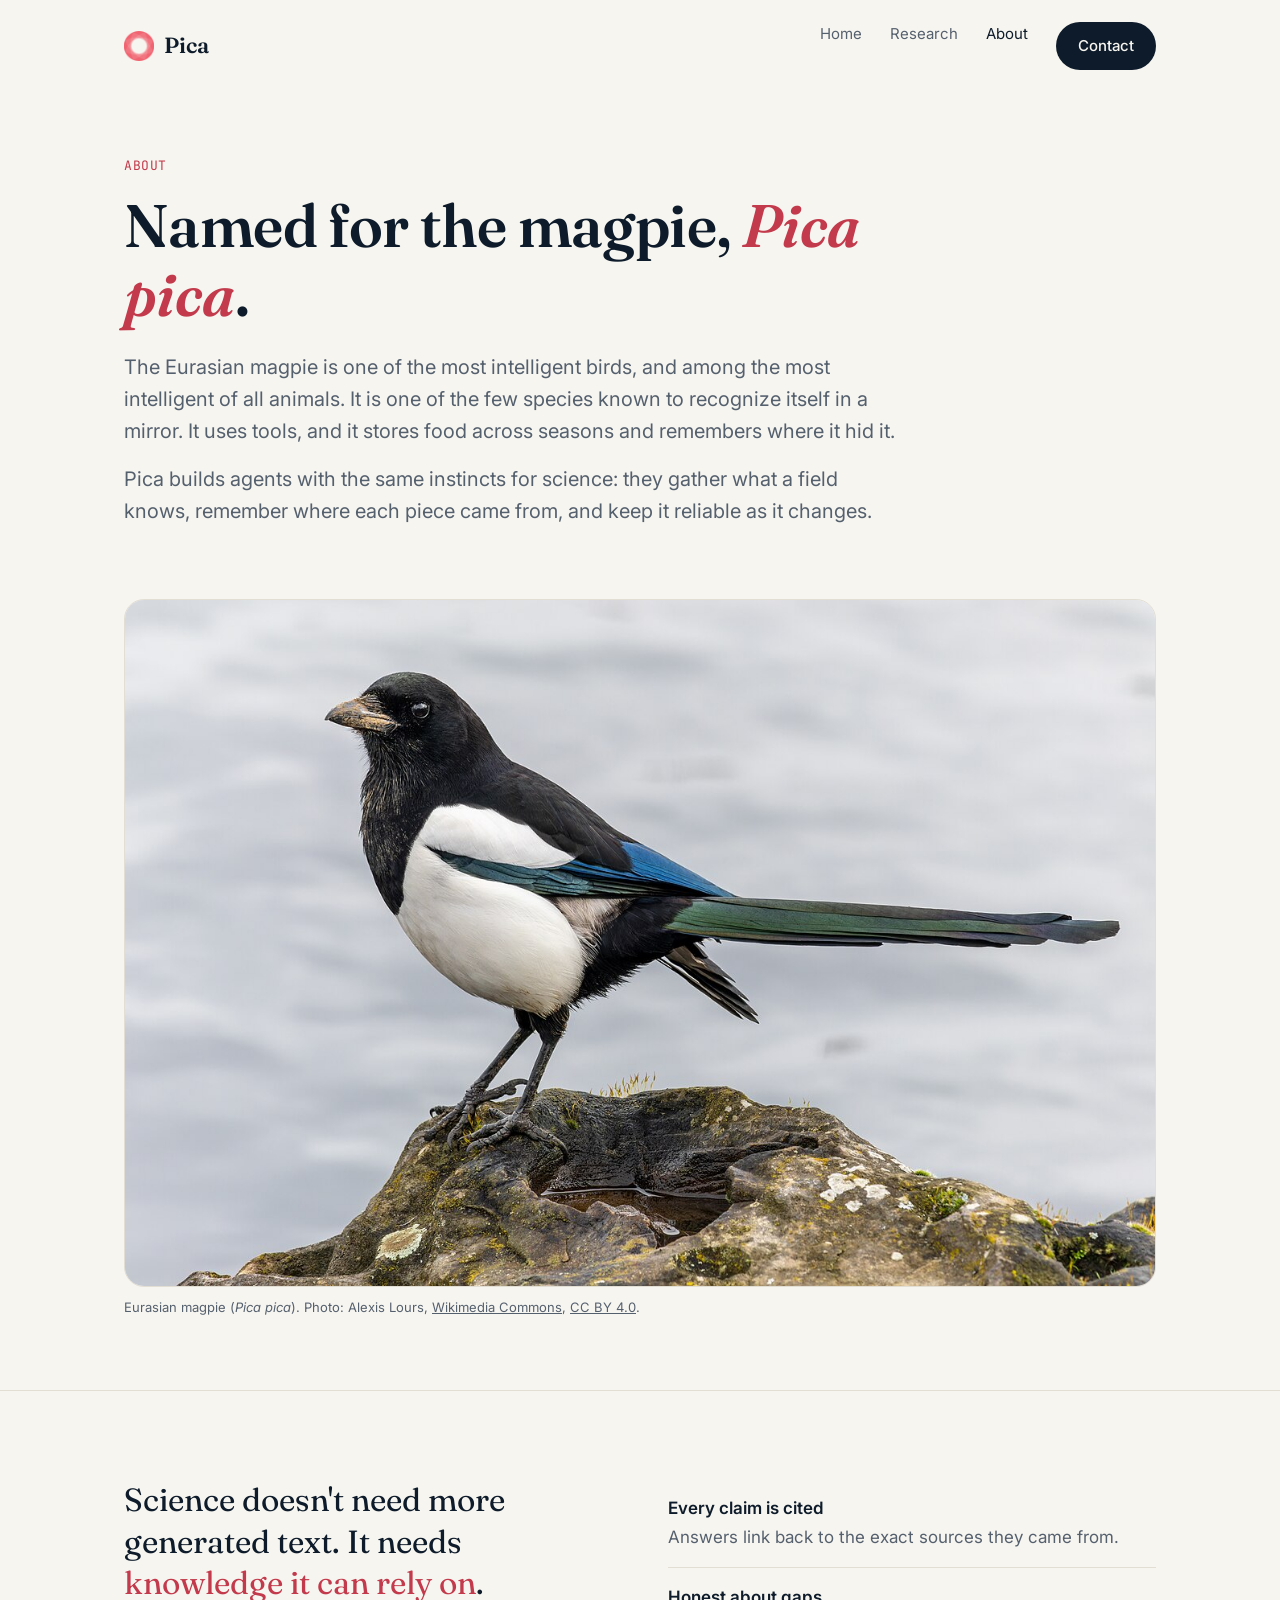
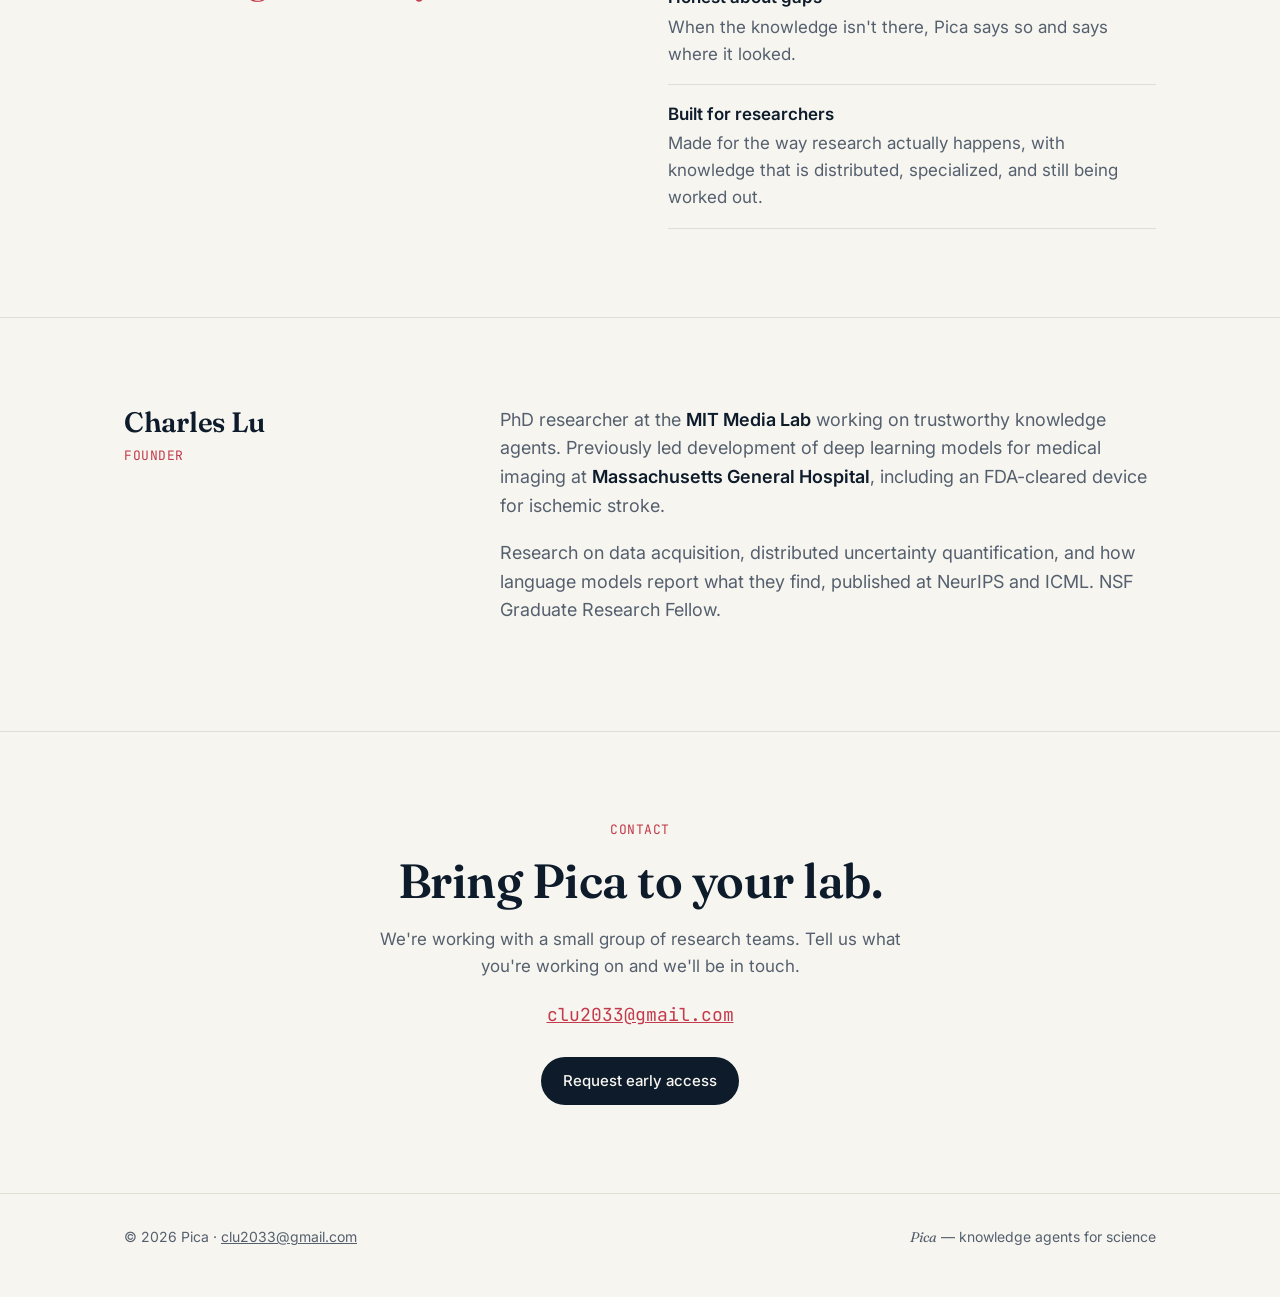
==== about.html @ 17e51d1c "Multi-page site: home, research, about; refinery and knowledge-layer framing; magpie photo; visible " ====
<!doctype html>
<html lang="en">
<head>
<meta charset="utf-8">
<meta name="viewport" content="width=device-width, initial-scale=1">
<title>About Pica</title>
<meta name="description" content="Pica is named for the magpie and builds knowledge agents for science.">
<meta property="og:title" content="About Pica">
<meta property="og:description" content="Pica is named for the magpie and builds knowledge agents for science.">
<meta property="og:image" content="https://clu5.github.io/pica-landing/assets/logo.png">
<link rel="icon" type="image/png" href="assets/favicon.png">
<link rel="preconnect" href="https://fonts.googleapis.com">
<link rel="preconnect" href="https://fonts.gstatic.com" crossorigin>
<link href="https://fonts.googleapis.com/css2?family=Fraunces:ital,opsz,wght@0,9..144,400;0,9..144,600;1,9..144,400;1,9..144,600&family=Inter:wght@400;500;600&family=JetBrains+Mono:wght@400&display=swap" rel="stylesheet">
<link rel="stylesheet" href="assets/style.css">
</head>
<body>
<header class="wrap">
  <nav>
    <a class="brand" href="index.html"><img src="assets/logo.png" alt="" width="30" height="30">Pica</a>
    <ul>
      <li><a href="index.html">Home</a></li>
      <li><a href="research.html">Research</a></li>
      <li><a href="about.html" class="active">About</a></li>
      <li><a class="btn btn-primary" href="about.html#contact">Contact</a></li>
    </ul>
  </nav>
</header>

<main>
  <div class="wrap page-hero">
    <div class="mono">About</div>
    <h1>Named for the magpie, <em>Pica pica</em>.</h1>
    <p>The Eurasian magpie is one of the most intelligent birds, and among the most intelligent of all animals. It is one of the few species known to recognize itself in a mirror. It uses tools, and it stores food across seasons and remembers where it hid it.</p>
    <p style="margin-top:16px">Pica builds agents with the same instincts for science: they gather what a field knows, remember where each piece came from, and keep it reliable as it changes.</p>
  </div>

  <div class="wrap">
    <figure class="magpie">
      <img src="assets/magpie.jpg" alt="A Eurasian magpie, black and white with iridescent blue-green wings and a long tail, standing on a mossy rock" width="1280" height="853" loading="lazy">
      <figcaption>Eurasian magpie (<i>Pica pica</i>). Photo: Alexis Lours, <a href="https://commons.wikimedia.org/wiki/File:Eurasian_magpie_2024_03_03_02.jpg">Wikimedia Commons</a>, <a href="https://creativecommons.org/licenses/by/4.0">CC BY 4.0</a>.</figcaption>
    </figure>
  </div>

  <section>
    <div class="wrap why">
      <blockquote>Science doesn't need more generated text. It needs <span>knowledge it can rely on</span>.</blockquote>
      <ul>
        <li><strong>Every claim is cited</strong>Answers link back to the exact sources they came from.</li>
        <li><strong>Honest about gaps</strong>When the knowledge isn't there, Pica says so and says where it looked.</li>
        <li><strong>Built for researchers</strong>Made for the way research actually happens, with knowledge that is distributed, specialized, and still being worked out.</li>
      </ul>
    </div>
  </section>

  <section>
    <div class="wrap person">
      <div>
        <h3>Charles Lu</h3>
        <div class="role">Founder</div>
      </div>
      <div class="prose">
        <p>PhD researcher at the <strong>MIT Media Lab</strong> working on trustworthy knowledge agents. Previously led development of deep learning models for medical imaging at <strong>Massachusetts General Hospital</strong>, including an FDA-cleared device for ischemic stroke.</p>
        <p>Research on data acquisition, distributed uncertainty quantification, and how language models report what they find, published at NeurIPS and ICML. NSF Graduate Research Fellow.</p>
      </div>
    </div>
  </section>

  <section id="contact">
    <div class="wrap final">
      <div class="mono">Contact</div>
      <h2>Bring Pica to your lab.</h2>
      <p>We're working with a small group of research teams. Tell us what you're working on and we'll be in touch.</p>
      <p class="email"><a href="mailto:clu2033@gmail.com?subject=Pica">clu2033@gmail.com</a></p>
      <a class="btn btn-primary" href="mailto:clu2033@gmail.com?subject=Pica%20early%20access">Request early access</a>
    </div>
  </section>
</main>

<footer>
  <div class="wrap">
    <p>© 2026 Pica · <a href="mailto:clu2033@gmail.com">clu2033@gmail.com</a></p>
    <p><i>Pica</i> — knowledge agents for science</p>
  </div>
</footer>

</body>
</html>
---- assets/style.css ----
:root {
    --bg: #f7f5f0;
    --surface: #ffffff;
    --ink: #0d1b2a;
    --muted: #55606e;
    --line: #e2ded4;
    --accent: #c23a4b;
    --accent-ink: #ffffff;
    --glow: #fbe3e5;
  }
  @media (prefers-color-scheme: dark) {
    :root {
      --bg: #0b1320;
      --surface: #111c2c;
      --ink: #eef1f4;
      --muted: #9aa6b5;
      --line: #1f2c3f;
      --accent: #f4838f;
      --accent-ink: #2a0a0f;
      --glow: #3a1a24;
    }
  }
  * { box-sizing: border-box; }
  html { scroll-behavior: smooth; }
  body {
    margin: 0; background: var(--bg); color: var(--ink);
    font: 17px/1.6 Inter, system-ui, -apple-system, sans-serif;
    -webkit-font-smoothing: antialiased;
  }
  a { color: inherit; }
  .wrap { max-width: 1080px; margin: 0 auto; padding: 0 24px; }
  h1, h2, h3 { font-family: Fraunces, Georgia, serif; font-weight: 600; letter-spacing: -0.01em; line-height: 1.15; margin: 0; }
  .mono { font-family: "JetBrains Mono", ui-monospace, monospace; font-size: 13px; letter-spacing: .04em; text-transform: uppercase; color: var(--accent); }

  /* nav */
  nav { display: flex; align-items: center; justify-content: space-between; padding: 22px 0; }
  .brand { display: flex; align-items: center; gap: 10px; text-decoration: none; font-family: Fraunces, serif; font-size: 22px; font-weight: 600; }
  .brand img { width: 30px; height: 30px; }
  nav ul { list-style: none; display: flex; gap: 28px; margin: 0; padding: 0; font-size: 15px; }
  nav ul a { text-decoration: none; color: var(--muted); }
  nav ul a:hover { color: var(--ink); }

  /* buttons */
  .btn { display: inline-block; padding: 12px 22px; border-radius: 999px; font-weight: 500; font-size: 15px; text-decoration: none; transition: transform .15s, opacity .15s; }
  .btn:hover { transform: translateY(-1px); }
  .btn-primary { background: var(--ink); color: var(--bg); }
  .btn-ghost { border: 1px solid var(--line); color: var(--ink); }

  /* hero */
  .hero { padding-top: 72px; padding-bottom: 96px; display: grid; grid-template-columns: 1.1fr .9fr; gap: 56px; align-items: center; }
  .hero h1 { font-size: clamp(40px, 6vw, 68px); margin: 14px 0 22px; }
  .hero h1 em { font-style: italic; color: var(--accent); }
  .hero p.lede { font-size: 20px; color: var(--muted); max-width: 34ch; margin: 0 0 32px; }
  .cta { display: flex; gap: 12px; flex-wrap: wrap; }

  /* graph visual */
  .graph { position: relative; aspect-ratio: 1; border-radius: 28px; background: radial-gradient(circle at 50% 45%, var(--glow), transparent 70%); }
  .graph svg { width: 100%; height: 100%; }
  .graph .edge { stroke: var(--line); stroke-width: 1.5; }
  .graph .edge.hot { stroke: var(--accent); stroke-width: 2; stroke-dasharray: 4 5; animation: flow 3s linear infinite; }
  .graph .node { fill: var(--surface); stroke: var(--line); stroke-width: 1.5; }
  .graph .node.hot { stroke: var(--accent); stroke-width: 2; }
  .graph text { font: 11px "JetBrains Mono", monospace; fill: var(--muted); }
  @keyframes flow { to { stroke-dashoffset: -36; } }
  @media (prefers-reduced-motion: reduce) { .graph .edge.hot { animation: none; } }

  /* sections */
  section { padding: 88px 0; border-top: 1px solid var(--line); }
  .section-head { max-width: 640px; margin-bottom: 48px; }
  .section-head h2 { font-size: clamp(30px, 4vw, 42px); margin-top: 10px; }
  .section-head p { color: var(--muted); font-size: 18px; margin: 16px 0 0; }

  .grid3 { display: grid; grid-template-columns: repeat(3, 1fr); gap: 20px; }
  .card { background: var(--surface); border: 1px solid var(--line); border-radius: 18px; padding: 28px; }
  .card h3 { font-size: 22px; margin: 14px 0 10px; }
  .card p { color: var(--muted); margin: 0; font-size: 16px; }
  .icon { width: 40px; height: 40px; border-radius: 10px; display: grid; place-items: center; background: var(--glow); color: var(--accent); }
  .icon svg { width: 22px; height: 22px; }

  /* steps */
  .steps { display: grid; grid-template-columns: repeat(4, 1fr); gap: 0; counter-reset: s; }
  .step { padding: 0 24px 0 0; position: relative; }
  .step::before { counter-increment: s; content: "0" counter(s); font-family: "JetBrains Mono", monospace; font-size: 13px; color: var(--accent); display: block; padding-bottom: 14px; margin-bottom: 18px; border-bottom: 1px solid var(--line); }
  .step h3 { font-size: 20px; margin-bottom: 8px; }
  .step p { color: var(--muted); margin: 0; font-size: 15.5px; }

  /* research */
  .grid2 { display: grid; grid-template-columns: 1fr 1fr; gap: 20px; }
  .insight { background: var(--surface); border: 1px solid var(--line); border-radius: 18px; padding: 28px 28px 30px; }
  .insight .tag { font-family: "JetBrains Mono", monospace; font-size: 12px; letter-spacing: .04em; text-transform: uppercase; color: var(--muted); }
  .insight h3 { font-size: 22px; margin: 10px 0 10px; }
  .insight p { color: var(--muted); margin: 0; font-size: 16px; }
  .insight p + p { margin-top: 12px; color: var(--ink); }

  /* quote-ish block */
  .why { display: grid; grid-template-columns: 1fr 1fr; gap: 56px; align-items: start; }
  .why blockquote { margin: 0; font-family: Fraunces, serif; font-size: clamp(24px, 3vw, 32px); line-height: 1.3; }
  .why blockquote span { color: var(--accent); }
  .why ul { margin: 0; padding: 0; list-style: none; }
  .why li { padding: 16px 0; border-bottom: 1px solid var(--line); color: var(--muted); }
  .why li strong { color: var(--ink); font-weight: 600; display: block; margin-bottom: 2px; }

  /* cta block */
  .final { text-align: center; }
  .final h2 { font-size: clamp(32px, 4.5vw, 48px); max-width: 18ch; margin: 12px auto 18px; }
  .final p { color: var(--muted); max-width: 52ch; margin: 0 auto 32px; }

  footer { border-top: 1px solid var(--line); padding: 32px 0 48px; color: var(--muted); font-size: 14px; }
  footer .wrap { display: flex; justify-content: space-between; gap: 16px; flex-wrap: wrap; }
  footer p { margin: 0; }
  footer i { font-family: Fraunces, serif; }

  @media (max-width: 860px) {
    .hero { grid-template-columns: 1fr; padding-top: 40px; padding-bottom: 64px; gap: 32px; }
    .graph { max-width: 420px; margin: 0 auto; width: 100%; }
    .grid3, .grid2, .why { grid-template-columns: 1fr; }
    .steps { grid-template-columns: 1fr 1fr; gap: 36px 0; }
    nav ul { gap: 18px; }
    section { padding: 64px 0; }
  }
  @media (max-width: 520px) {
    .wrap { padding: 0 16px; }
    .steps { grid-template-columns: 1fr; }
    nav ul li:last-child { display: none; }
  }

/* multi-page */
nav ul a.active { color: var(--ink); }
.page-hero { padding-top: 64px; padding-bottom: 72px; }
.page-hero > * { max-width: 820px; }
.page-hero h1 { font-size: clamp(38px, 5.5vw, 60px); margin: 14px 0 22px; }
.page-hero h1 em { font-style: italic; color: var(--accent); }
.page-hero p { font-size: 20px; color: var(--muted); margin: 0; max-width: 60ch; }
.prose { max-width: 720px; }
.prose p { color: var(--muted); font-size: 18px; margin: 0 0 18px; }
.prose p strong { color: var(--ink); font-weight: 600; }
.question { font-family: Fraunces, Georgia, serif; font-size: clamp(24px, 3vw, 32px); line-height: 1.3; margin: 8px 0 0; max-width: 30ch; }
.question span { color: var(--accent); }
.thrusts { display: grid; gap: 0; }
.thrust { display: grid; grid-template-columns: 120px 1fr 1fr; gap: 32px; padding: 36px 0; border-top: 1px solid var(--line); }
.thrust:last-child { border-bottom: 1px solid var(--line); }
.thrust .num { font-family: "JetBrains Mono", monospace; font-size: 13px; color: var(--accent); padding-top: 6px; }
.thrust h3 { font-size: 26px; }
.thrust p { color: var(--muted); margin: 0 0 12px; font-size: 16.5px; }
.thrust p.q { color: var(--ink); }
.pubs { list-style: none; margin: 0; padding: 0; max-width: 820px; }
.pubs li { padding: 18px 0; border-bottom: 1px solid var(--line); }
.pubs .t { font-weight: 600; display: block; }
.pubs .m { color: var(--muted); font-size: 15px; }
.more { display: inline-block; margin-top: 36px; font-weight: 500; color: var(--accent); text-decoration: none; }
.more:hover { text-decoration: underline; }
.person { display: grid; grid-template-columns: 1fr 2fr; gap: 48px; align-items: start; }
.person h3 { font-size: 28px; }
.person .role { color: var(--accent); font-family: "JetBrains Mono", monospace; font-size: 13px; text-transform: uppercase; letter-spacing: .04em; margin-top: 8px; }
@media (max-width: 860px) {
  .thrust { grid-template-columns: 1fr; gap: 12px; }
  .person { grid-template-columns: 1fr; gap: 16px; }
  .page-hero { padding-top: 32px; padding-bottom: 48px; }
}
.final .email { font-family: "JetBrains Mono", ui-monospace, monospace; font-size: 18px; margin: -12px auto 28px; }
.final .email a { color: var(--accent); }
footer a { color: inherit; }
.magpie { margin: 0; }
.magpie img { width: 100%; height: auto; display: block; border-radius: 20px; border: 1px solid var(--line); }
.magpie figcaption { color: var(--muted); font-size: 13px; margin-top: 10px; }
.magpie figcaption a { color: inherit; }
.magpie-strip { display: grid; grid-template-columns: 1.1fr .9fr; gap: 56px; align-items: center; }
.magpie-strip h2 { font-size: clamp(28px, 3.5vw, 38px); margin: 10px 0 16px; }
.magpie-strip p { color: var(--muted); font-size: 18px; margin: 0; }
.magpie-strip .more { margin-top: 24px; }
@media (max-width: 860px) { .magpie-strip { grid-template-columns: 1fr; gap: 28px; } }
.page-hero + .wrap { padding-bottom: 72px; }
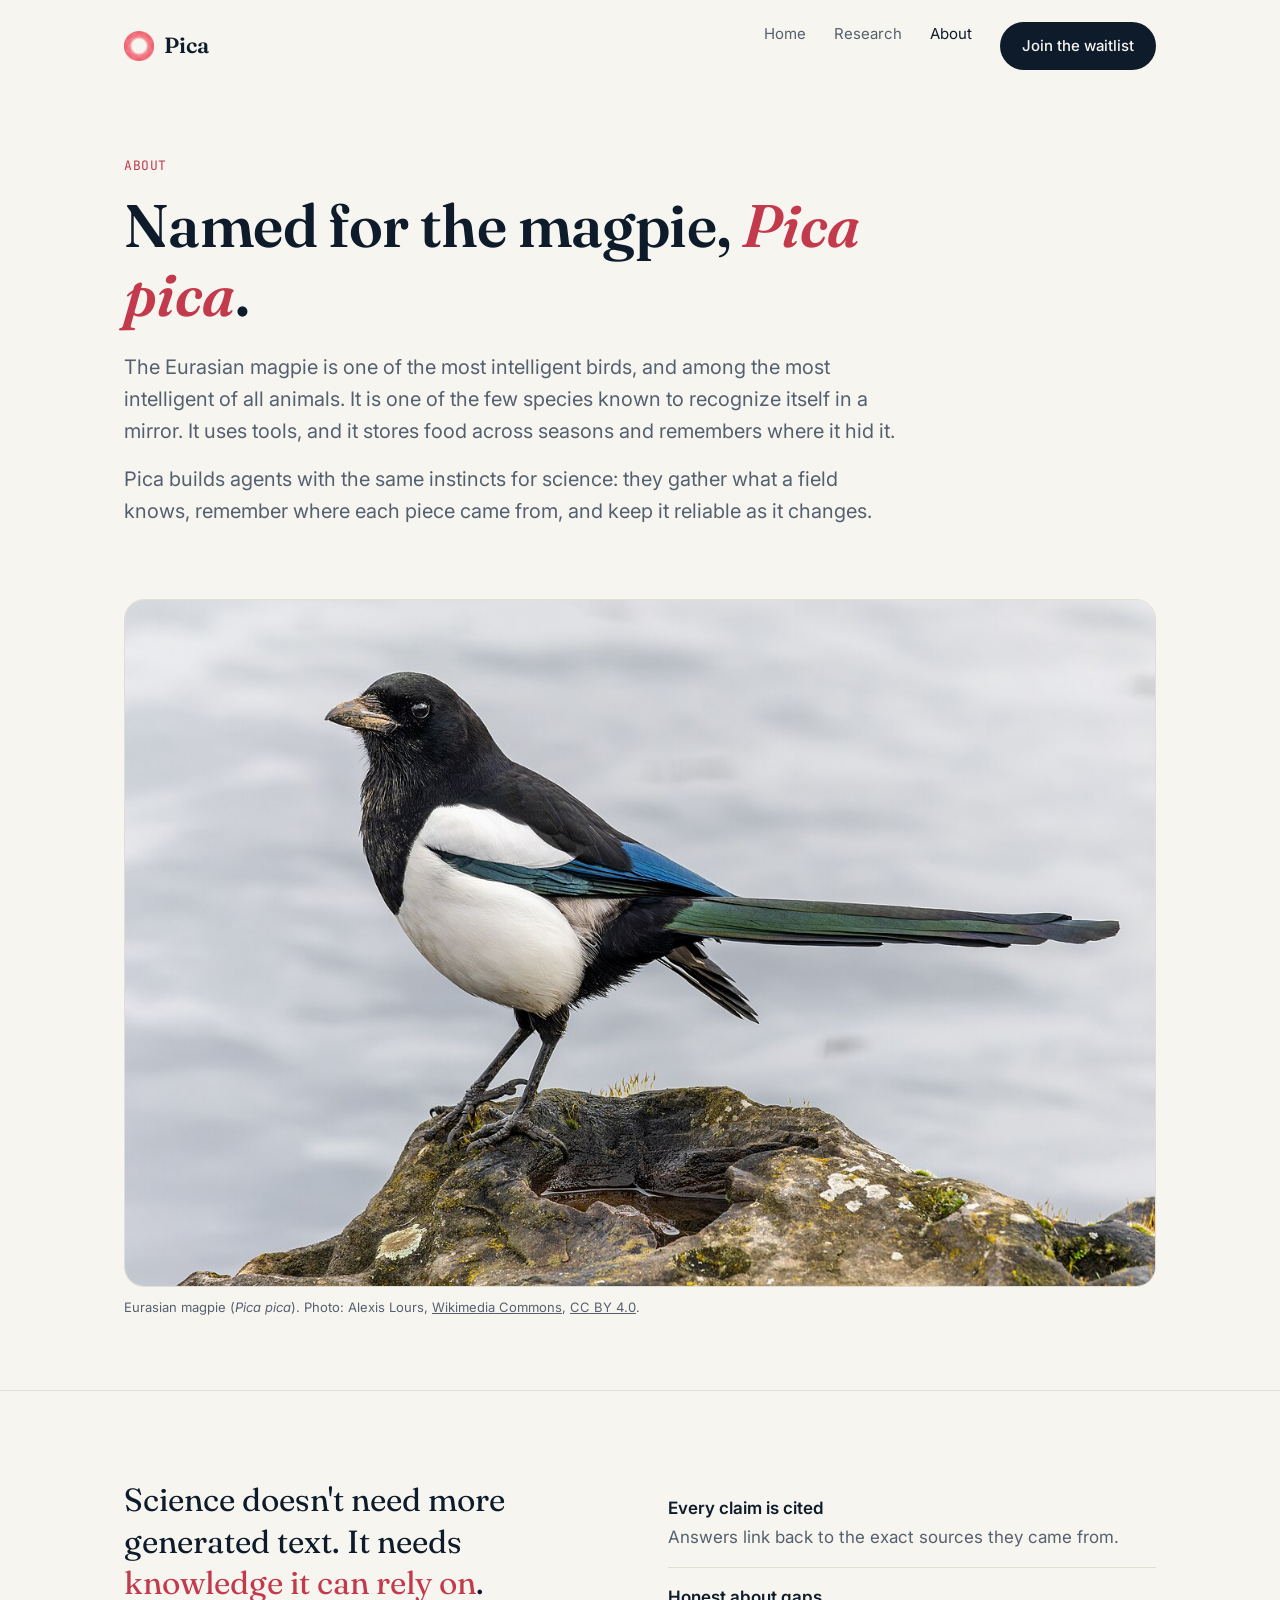
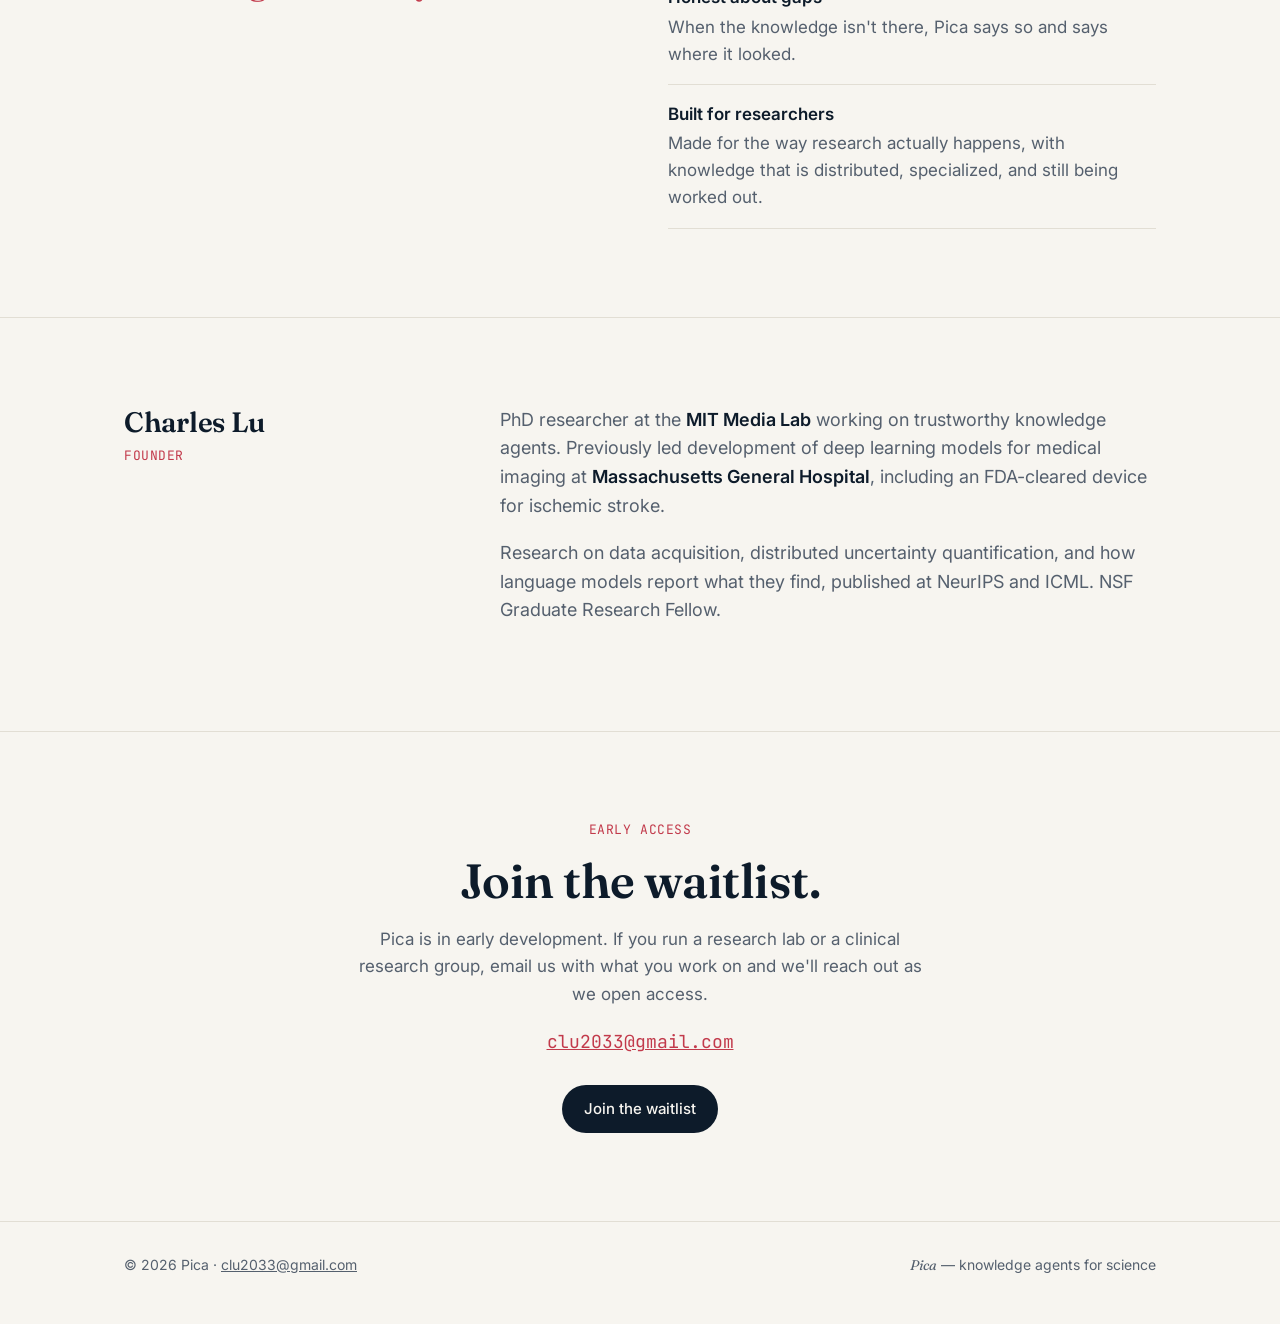
==== commit f3283d9b: "Target labs and clinical research; ML example, interfaces, waitlist CTA Co-Authored-By: Claude Opus " ====
--- a/about.html
+++ b/about.html
@@ -22,7 +22,7 @@
       <li><a href="index.html">Home</a></li>
       <li><a href="research.html">Research</a></li>
       <li><a href="about.html" class="active">About</a></li>
-      <li><a class="btn btn-primary" href="about.html#contact">Contact</a></li>
+      <li><a class="btn btn-primary" href="#contact">Join the waitlist</a></li>
     </ul>
   </nav>
 </header>
@@ -68,11 +68,11 @@
 
   <section id="contact">
     <div class="wrap final">
-      <div class="mono">Contact</div>
-      <h2>Bring Pica to your lab.</h2>
-      <p>We're working with a small group of research teams. Tell us what you're working on and we'll be in touch.</p>
+      <div class="mono">Early access</div>
+      <h2>Join the waitlist.</h2>
+      <p>Pica is in early development. If you run a research lab or a clinical research group, email us with what you work on and we'll reach out as we open access.</p>
       <p class="email"><a href="mailto:clu2033@gmail.com?subject=Pica">clu2033@gmail.com</a></p>
-      <a class="btn btn-primary" href="mailto:clu2033@gmail.com?subject=Pica%20early%20access">Request early access</a>
+      <a class="btn btn-primary" href="mailto:clu2033@gmail.com?subject=Pica%20waitlist">Join the waitlist</a>
     </div>
   </section>
 </main>
--- a/assets/style.css
+++ b/assets/style.css
@@ -170,3 +170,12 @@
 .magpie-strip .more { margin-top: 24px; }
 @media (max-width: 860px) { .magpie-strip { grid-template-columns: 1fr; gap: 28px; } }
 .page-hero + .wrap { padding-bottom: 72px; }
+.trace { background: var(--surface); border: 1px solid var(--line); border-radius: 18px; overflow: hidden; max-width: 860px; }
+.trace-row { display: grid; grid-template-columns: 140px 1fr; gap: 20px; padding: 16px 24px; border-bottom: 1px solid var(--line); color: var(--muted); font-size: 16px; }
+.trace-row:last-child { border-bottom: 0; }
+.trace-row .k { font-family: "JetBrains Mono", monospace; font-size: 12px; text-transform: uppercase; letter-spacing: .04em; color: var(--muted); padding-top: 3px; }
+.trace-row b { color: var(--ink); font-weight: 600; }
+.trace-row.hl { background: var(--glow); color: var(--ink); }
+.trace-row.hl .k { color: var(--accent); }
+.note { color: var(--muted); font-size: 13px; margin: 12px 0 0; }
+@media (max-width: 520px) { .trace-row { grid-template-columns: 1fr; gap: 4px; padding: 14px 18px; } }
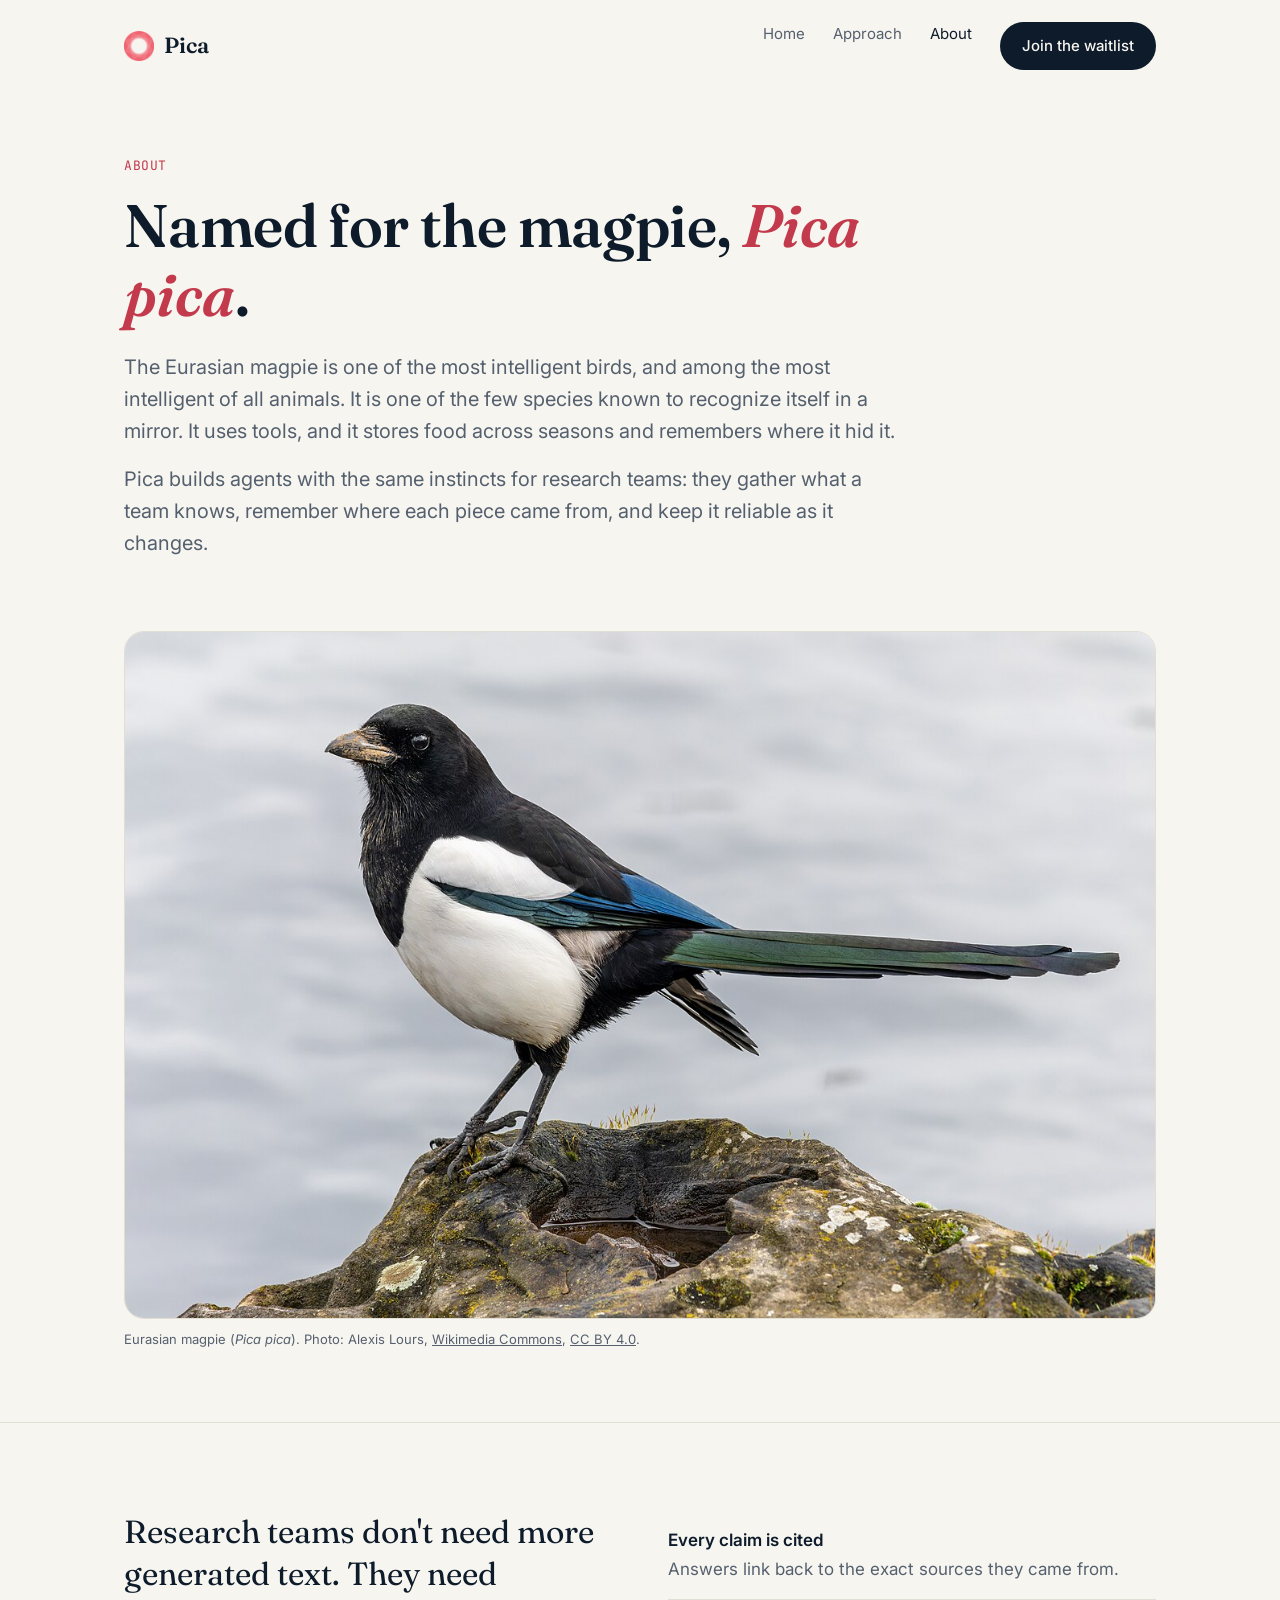
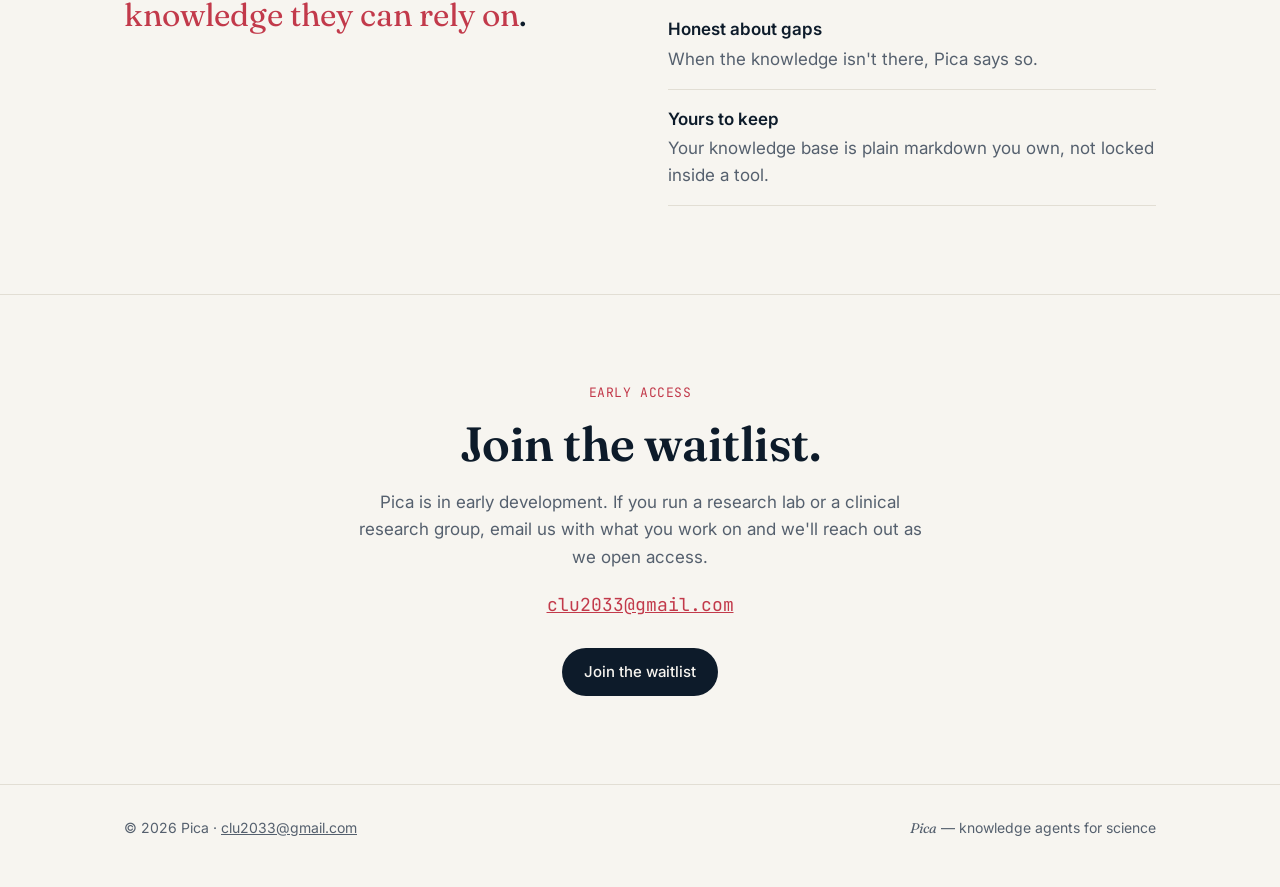
==== commit 7e643bf1: "Reframe around team internal knowledge; drop personal and paper-specific details; Research page beco" ====
--- a/about.html
+++ b/about.html
@@ -4,9 +4,9 @@
 <meta charset="utf-8">
 <meta name="viewport" content="width=device-width, initial-scale=1">
 <title>About Pica</title>
-<meta name="description" content="Pica is named for the magpie and builds knowledge agents for science.">
+<meta name="description" content="Pica is named for the magpie and builds knowledge agents for research teams.">
 <meta property="og:title" content="About Pica">
-<meta property="og:description" content="Pica is named for the magpie and builds knowledge agents for science.">
+<meta property="og:description" content="Pica is named for the magpie and builds knowledge agents for research teams.">
 <meta property="og:image" content="https://clu5.github.io/pica-landing/assets/logo.png">
 <link rel="icon" type="image/png" href="assets/favicon.png">
 <link rel="preconnect" href="https://fonts.googleapis.com">
@@ -20,9 +20,9 @@
     <a class="brand" href="index.html"><img src="assets/logo.png" alt="" width="30" height="30">Pica</a>
     <ul>
       <li><a href="index.html">Home</a></li>
-      <li><a href="research.html">Research</a></li>
+      <li><a href="approach.html">Approach</a></li>
       <li><a href="about.html" class="active">About</a></li>
-      <li><a class="btn btn-primary" href="#contact">Join the waitlist</a></li>
+      <li><a class="btn btn-primary" href="index.html#contact">Join the waitlist</a></li>
     </ul>
   </nav>
 </header>
@@ -32,7 +32,7 @@
     <div class="mono">About</div>
     <h1>Named for the magpie, <em>Pica pica</em>.</h1>
     <p>The Eurasian magpie is one of the most intelligent birds, and among the most intelligent of all animals. It is one of the few species known to recognize itself in a mirror. It uses tools, and it stores food across seasons and remembers where it hid it.</p>
-    <p style="margin-top:16px">Pica builds agents with the same instincts for science: they gather what a field knows, remember where each piece came from, and keep it reliable as it changes.</p>
+    <p style="margin-top:16px">Pica builds agents with the same instincts for research teams: they gather what a team knows, remember where each piece came from, and keep it reliable as it changes.</p>
   </div>
 
   <div class="wrap">
@@ -44,25 +44,12 @@
 
   <section>
     <div class="wrap why">
-      <blockquote>Science doesn't need more generated text. It needs <span>knowledge it can rely on</span>.</blockquote>
+      <blockquote>Research teams don't need more generated text. They need <span>knowledge they can rely on</span>.</blockquote>
       <ul>
         <li><strong>Every claim is cited</strong>Answers link back to the exact sources they came from.</li>
-        <li><strong>Honest about gaps</strong>When the knowledge isn't there, Pica says so and says where it looked.</li>
-        <li><strong>Built for researchers</strong>Made for the way research actually happens, with knowledge that is distributed, specialized, and still being worked out.</li>
+        <li><strong>Honest about gaps</strong>When the knowledge isn't there, Pica says so.</li>
+        <li><strong>Yours to keep</strong>Your knowledge base is plain markdown you own, not locked inside a tool.</li>
       </ul>
-    </div>
-  </section>
-
-  <section>
-    <div class="wrap person">
-      <div>
-        <h3>Charles Lu</h3>
-        <div class="role">Founder</div>
-      </div>
-      <div class="prose">
-        <p>PhD researcher at the <strong>MIT Media Lab</strong> working on trustworthy knowledge agents. Previously led development of deep learning models for medical imaging at <strong>Massachusetts General Hospital</strong>, including an FDA-cleared device for ischemic stroke.</p>
-        <p>Research on data acquisition, distributed uncertainty quantification, and how language models report what they find, published at NeurIPS and ICML. NSF Graduate Research Fellow.</p>
-      </div>
     </div>
   </section>
 
